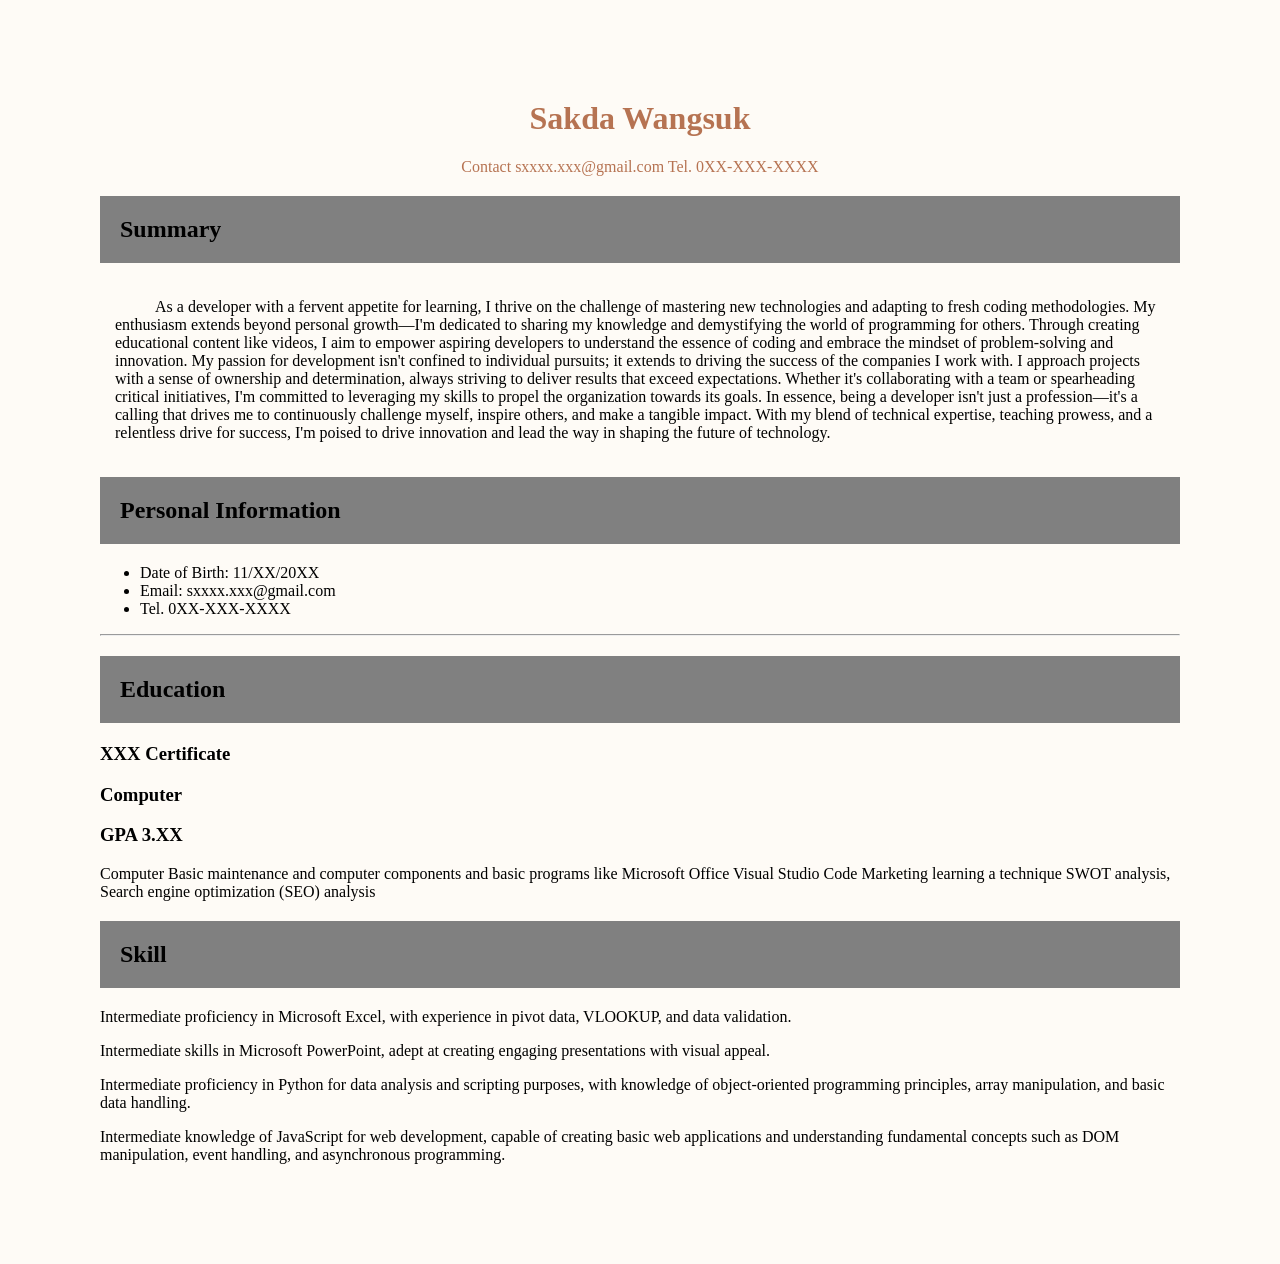
==== index.html @ 627716f4 "Initial commit" ====
<html lang="en">
  <head>
    <meta charset="UTF-8" />
    <meta name="viewport" content="width=device-width, initial-scale=1.0" />
    <title>My Resume</title>
    <link rel="stylesheet" href="style.css" />
  </head>
  <body>
    
    <div class="main"> 
      <h1>Sakda Wangsuk</h1>
      <p> Contact sxxxx.xxx@gmail.com  Tel. 0XX-XXX-XXXX</p>
    </div>

    <h2> Summary </h2>
    <p class="desc">
      
As a developer with a fervent appetite for learning, I thrive on the challenge of mastering new technologies and adapting to fresh coding methodologies. My enthusiasm extends beyond personal growth—I'm dedicated to sharing my knowledge and demystifying the world of programming for others. Through creating educational content like videos, I aim to empower aspiring developers to understand the essence of coding and embrace the mindset of problem-solving and innovation.

My passion for development isn't confined to individual pursuits; it extends to driving the success of the companies I work with. I approach projects with a sense of ownership and determination, always striving to deliver results that exceed expectations. Whether it's collaborating with a team or spearheading critical initiatives, I'm committed to leveraging my skills to propel the organization towards its goals.

In essence, being a developer isn't just a profession—it's a calling that drives me to continuously challenge myself, inspire others, and make a tangible impact. With my blend of technical expertise, teaching prowess, and a relentless drive for success, I'm poised to drive innovation and lead the way in shaping the future of technology.
    </p>
    <h2> Personal Information </h2>
        <ul>
            <li>Date of Birth: 11/XX/20XX </li>
            <li>Email: sxxxx.xxx@gmail.com </li>
            <li>Tel. 0XX-XXX-XXXX</li>
        </ul>
        <hr> 

    <h2> Education </h2>
        <h3> XXX Certificate  
        <h3> Computer </h3>
        <h3> GPA 3.XX </h3>
            <p> Computer Basic maintenance and computer components and basic programs 
                like Microsoft Office Visual Studio Code
                Marketing learning a technique SWOT analysis, Search engine optimization (SEO) analysis </p>

    <h2> Skill </h2>
            <p> Intermediate proficiency in Microsoft Excel, with experience in pivot data, VLOOKUP, and data validation. </p>
            <p>Intermediate skills in Microsoft PowerPoint, adept at creating engaging presentations with visual appeal. </p>
            <p>Intermediate proficiency in Python for data analysis and scripting purposes, with knowledge of object-oriented programming principles, array manipulation, and basic data handling.</p>
            <p>Intermediate knowledge of JavaScript for web development, capable of creating basic web applications 
                and understanding fundamental concepts such as DOM manipulation, event handling, 
                and asynchronous programming.</p>
  
        </body>
</html>
---- style.css ----
body {
    background-color: #FEFBF6;
    margin: 0px;
    padding: 100px;
}
.main {
    text-align: center;
    display: block;
    font-family: 'Times New Roman', Times, serif;
    color: #B67352;
}

img {
    width: 240px;
    height: 240px;
    text-align: center;
}


h1 {
    font-family: 'Times New Roman', Times, serif;
    font-weight: bolder;
    color: #B67352;
    
}

.desc {
    padding: 15px;
    text-indent: 40px;
    border: 1px solid DDDDDD;
}

h2 {
    background-color: #333333;
    padding: 20px;
}

h2 {
    background-color: #808080;
}
hr {
    border: 2px solid DDDDDD;
}
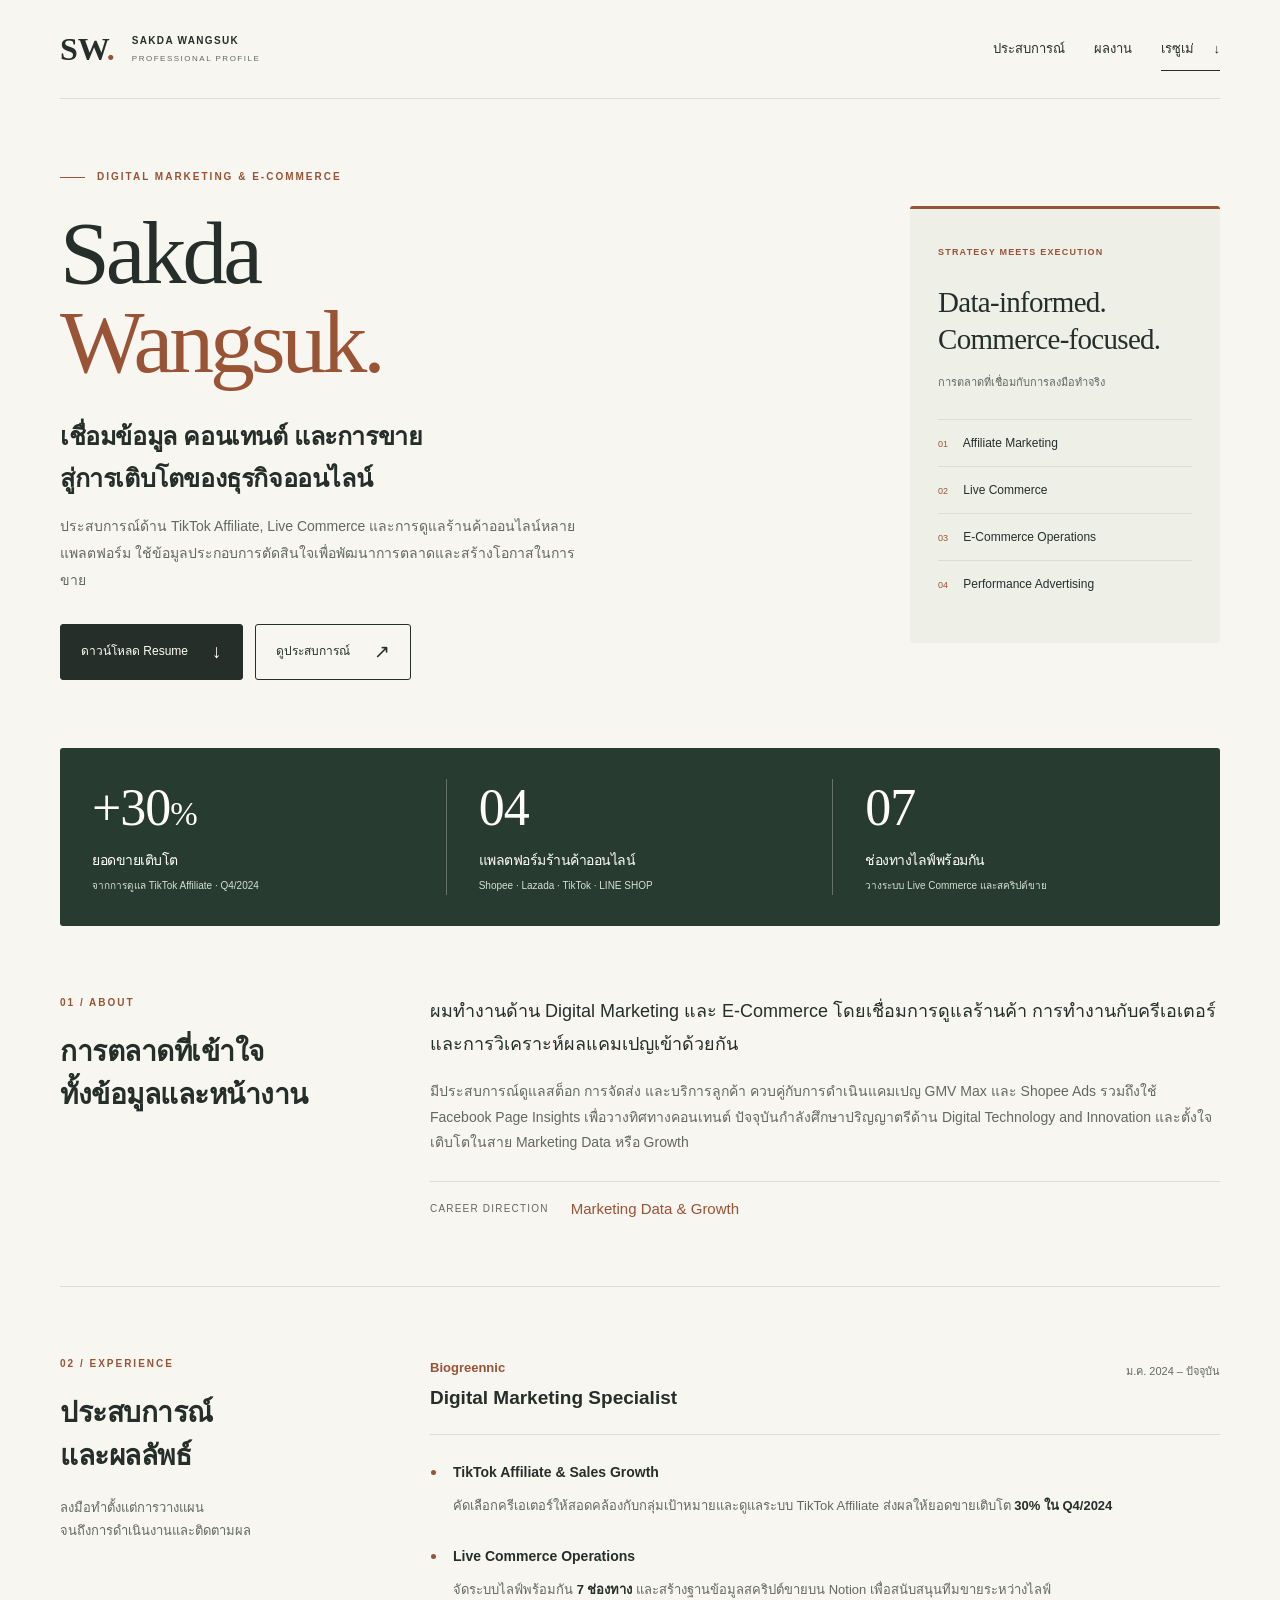
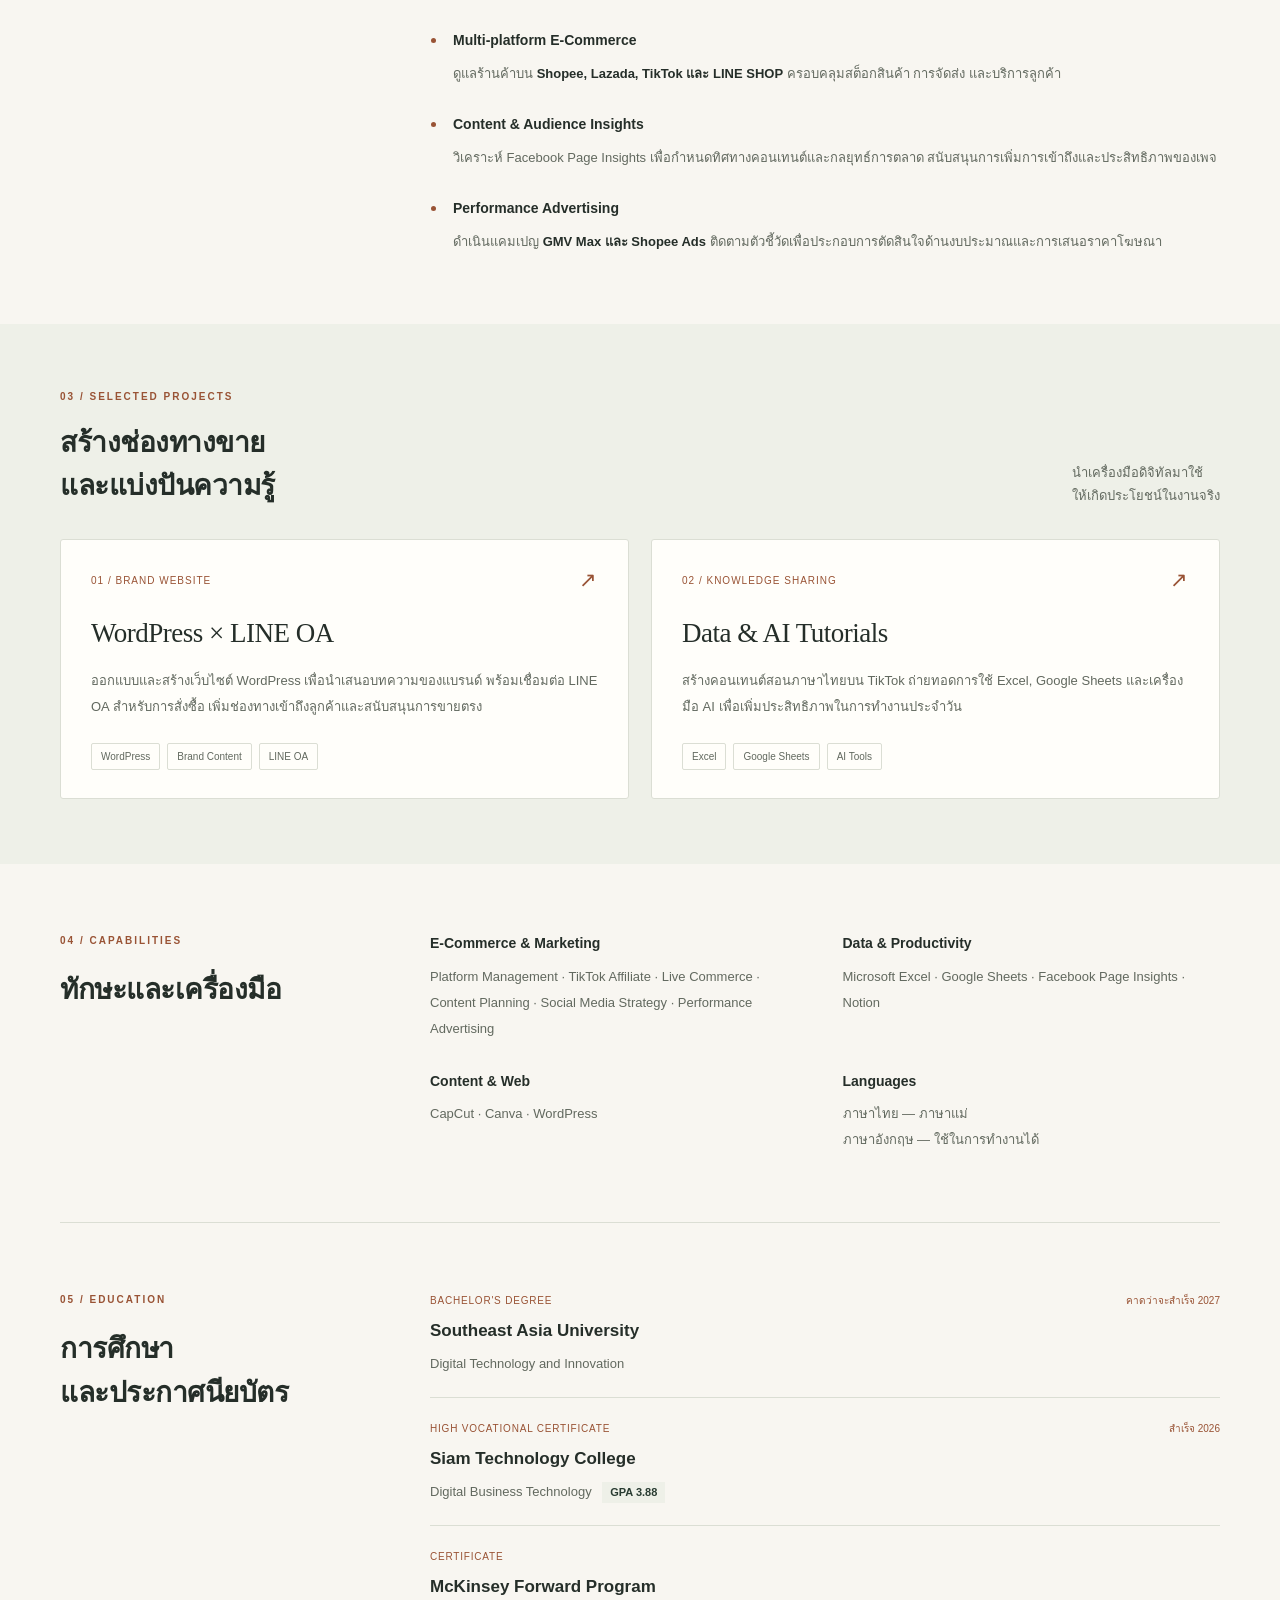
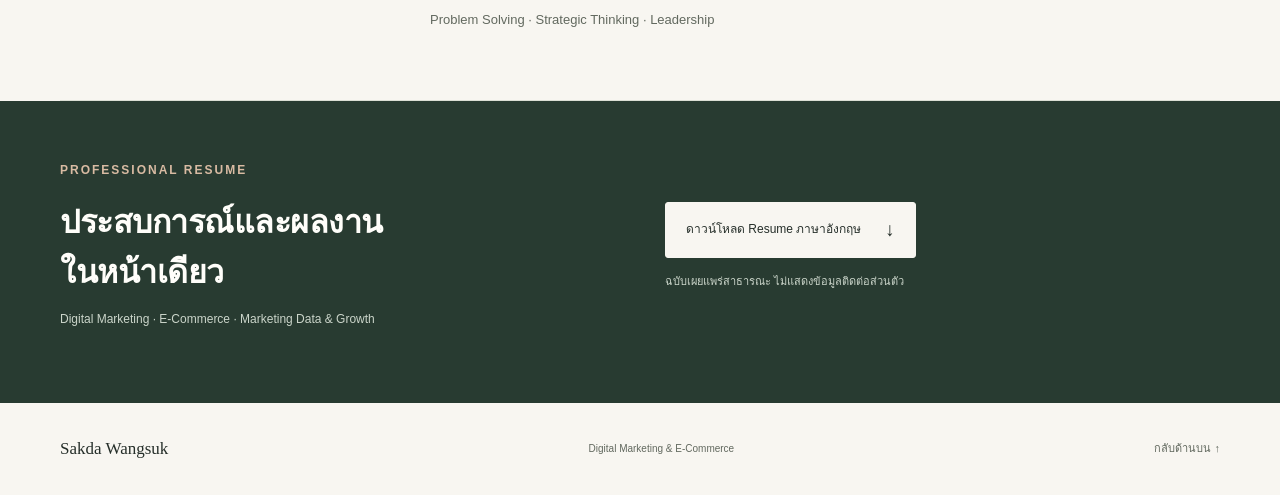
==== commit 4f00ab96: "Refresh professional resume and exclude private contact details" ====
--- a/index.html
+++ b/index.html
@@ -1,49 +1,90 @@
-<html lang="en">
-  <head>
-    <meta charset="UTF-8" />
-    <meta name="viewport" content="width=device-width, initial-scale=1.0" />
-    <title>My Resume</title>
-    <link rel="stylesheet" href="style.css" />
-  </head>
-  <body>
-    
-    <div class="main"> 
-      <h1>Sakda Wangsuk</h1>
-      <p> Contact sxxxx.xxx@gmail.com  Tel. 0XX-XXX-XXXX</p>
-    </div>
-
-    <h2> Summary </h2>
-    <p class="desc">
-      
-As a developer with a fervent appetite for learning, I thrive on the challenge of mastering new technologies and adapting to fresh coding methodologies. My enthusiasm extends beyond personal growth—I'm dedicated to sharing my knowledge and demystifying the world of programming for others. Through creating educational content like videos, I aim to empower aspiring developers to understand the essence of coding and embrace the mindset of problem-solving and innovation.
-
-My passion for development isn't confined to individual pursuits; it extends to driving the success of the companies I work with. I approach projects with a sense of ownership and determination, always striving to deliver results that exceed expectations. Whether it's collaborating with a team or spearheading critical initiatives, I'm committed to leveraging my skills to propel the organization towards its goals.
-
-In essence, being a developer isn't just a profession—it's a calling that drives me to continuously challenge myself, inspire others, and make a tangible impact. With my blend of technical expertise, teaching prowess, and a relentless drive for success, I'm poised to drive innovation and lead the way in shaping the future of technology.
-    </p>
-    <h2> Personal Information </h2>
-        <ul>
-            <li>Date of Birth: 11/XX/20XX </li>
-            <li>Email: sxxxx.xxx@gmail.com </li>
-            <li>Tel. 0XX-XXX-XXXX</li>
-        </ul>
-        <hr> 
-
-    <h2> Education </h2>
-        <h3> XXX Certificate  
-        <h3> Computer </h3>
-        <h3> GPA 3.XX </h3>
-            <p> Computer Basic maintenance and computer components and basic programs 
-                like Microsoft Office Visual Studio Code
-                Marketing learning a technique SWOT analysis, Search engine optimization (SEO) analysis </p>
-
-    <h2> Skill </h2>
-            <p> Intermediate proficiency in Microsoft Excel, with experience in pivot data, VLOOKUP, and data validation. </p>
-            <p>Intermediate skills in Microsoft PowerPoint, adept at creating engaging presentations with visual appeal. </p>
-            <p>Intermediate proficiency in Python for data analysis and scripting purposes, with knowledge of object-oriented programming principles, array manipulation, and basic data handling.</p>
-            <p>Intermediate knowledge of JavaScript for web development, capable of creating basic web applications 
-                and understanding fundamental concepts such as DOM manipulation, event handling, 
-                and asynchronous programming.</p>
-  
-        </body>
+<!doctype html>
+<html lang="th">
+<head>
+  <meta charset="utf-8">
+  <meta name="viewport" content="width=device-width, initial-scale=1">
+  <meta name="theme-color" content="#f8f6f1">
+  <meta name="description" content="Sakda Wangsuk — Digital Marketing & E-Commerce Specialist. ประสบการณ์ TikTok Affiliate, Live Commerce และการดูแลร้านค้าออนไลน์ พร้อมผลงานยอดขายเติบโต 30% ใน Q4/2024">
+  <meta name="robots" content="noindex, nofollow">
+  <meta property="og:type" content="profile">
+  <meta property="og:title" content="Sakda Wangsuk | Digital Marketing & E-Commerce">
+  <meta property="og:description" content="เชื่อมข้อมูล คอนเทนต์ และการขาย สู่การเติบโตของธุรกิจออนไลน์">
+  <meta name="twitter:card" content="summary">
+  <title>Sakda Wangsuk | Digital Marketing & E-Commerce</title>
+  <link rel="icon" href="asset/favicon.svg" type="image/svg+xml">
+  <link rel="stylesheet" href="style.css">
+</head>
+<body>
+  <a class="skip-link" href="#main">ข้ามไปยังเนื้อหา</a>
+  <header class="site-header wrap">
+    <a class="brand" href="#main" aria-label="Sakda Wangsuk หน้าหลัก"><span class="monogram">SW<span>.</span></span><span class="brand-caption">SAKDA WANGSUK<br><small>PROFESSIONAL PROFILE</small></span></a>
+    <nav aria-label="เมนูหลัก"><a href="#experience">ประสบการณ์</a><a href="#projects">ผลงาน</a><a class="nav-resume" href="#resume">เรซูเม่ <span aria-hidden="true">↓</span></a></nav>
+  </header>
+  <main id="main">
+    <section class="hero wrap" aria-labelledby="name">
+      <div class="hero-copy">
+        <p class="eyebrow"><span class="small-line"></span> DIGITAL MARKETING & E-COMMERCE</p>
+        <h1 id="name">Sakda<br><span>Wangsuk.</span></h1>
+        <p class="hero-statement">เชื่อมข้อมูล คอนเทนต์ และการขาย<br>สู่การเติบโตของธุรกิจออนไลน์</p>
+        <p class="hero-description">ประสบการณ์ด้าน TikTok Affiliate, Live Commerce และการดูแลร้านค้าออนไลน์หลายแพลตฟอร์ม ใช้ข้อมูลประกอบการตัดสินใจเพื่อพัฒนาการตลาดและสร้างโอกาสในการขาย</p>
+        <div class="actions"><a class="button button-dark" href="Sakda-Wangsuk-Resume.pdf" download>ดาวน์โหลด Resume <span aria-hidden="true">↓</span></a><a class="button button-outline" href="#experience">ดูประสบการณ์ <span aria-hidden="true">↗</span></a></div>
+      </div>
+      <aside class="profile-card" aria-label="ความเชี่ยวชาญหลัก">
+        <p class="eyebrow">STRATEGY MEETS EXECUTION</p>
+        <h2>Data-informed.<br>Commerce-focused.</h2>
+        <p>การตลาดที่เชื่อมกับการลงมือทำจริง</p>
+        <ul><li><span>01</span> Affiliate Marketing</li><li><span>02</span> Live Commerce</li><li><span>03</span> E-Commerce Operations</li><li><span>04</span> Performance Advertising</li></ul>
+      </aside>
+    </section>
+    <section class="highlights wrap" aria-label="ผลงานเด่น">
+      <div class="highlight"><p class="metric">+30<span>%</span></p><h2>ยอดขายเติบโต</h2><p>จากการดูแล TikTok Affiliate · Q4/2024</p></div>
+      <div class="highlight"><p class="metric">04</p><h2>แพลตฟอร์มร้านค้าออนไลน์</h2><p>Shopee · Lazada · TikTok · LINE SHOP</p></div>
+      <div class="highlight"><p class="metric">07</p><h2>ช่องทางไลฟ์พร้อมกัน</h2><p>วางระบบ Live Commerce และสคริปต์ขาย</p></div>
+    </section>
+    <section class="content-section wrap about" aria-labelledby="about-title">
+      <div class="section-label"><p class="eyebrow">01 / ABOUT</p><h2 id="about-title">การตลาดที่เข้าใจ<br>ทั้งข้อมูลและหน้างาน</h2></div>
+      <div class="section-content"><p class="lead">ผมทำงานด้าน Digital Marketing และ E-Commerce โดยเชื่อมการดูแลร้านค้า การทำงานกับครีเอเตอร์ และการวิเคราะห์ผลแคมเปญเข้าด้วยกัน</p><p>มีประสบการณ์ดูแลสต็อก การจัดส่ง และบริการลูกค้า ควบคู่กับการดำเนินแคมเปญ GMV Max และ Shopee Ads รวมถึงใช้ Facebook Page Insights เพื่อวางทิศทางคอนเทนต์ ปัจจุบันกำลังศึกษาปริญญาตรีด้าน Digital Technology and Innovation และตั้งใจเติบโตในสาย Marketing Data หรือ Growth</p><div class="focus-note"><span>CAREER DIRECTION</span><strong>Marketing Data & Growth</strong></div></div>
+    </section>
+    <section class="content-section wrap" id="experience" aria-labelledby="experience-title">
+      <div class="section-label"><p class="eyebrow">02 / EXPERIENCE</p><h2 id="experience-title">ประสบการณ์<br>และผลลัพธ์</h2><p class="section-note">ลงมือทำตั้งแต่การวางแผน<br>จนถึงการดำเนินงานและติดตามผล</p></div>
+      <div class="section-content">
+        <article class="experience-card"><div class="job-heading"><div><p class="company">Biogreennic</p><h3>Digital Marketing Specialist</h3></div><p class="date">ม.ค. 2024 – ปัจจุบัน</p></div>
+          <ul class="achievement-list">
+            <li><strong>TikTok Affiliate & Sales Growth</strong><p>คัดเลือกครีเอเตอร์ให้สอดคล้องกับกลุ่มเป้าหมายและดูแลระบบ TikTok Affiliate ส่งผลให้ยอดขายเติบโต <b>30% ใน Q4/2024</b></p></li>
+            <li><strong>Live Commerce Operations</strong><p>จัดระบบไลฟ์พร้อมกัน <b>7 ช่องทาง</b> และสร้างฐานข้อมูลสคริปต์ขายบน Notion เพื่อสนับสนุนทีมขายระหว่างไลฟ์</p></li>
+            <li><strong>Multi-platform E-Commerce</strong><p>ดูแลร้านค้าบน <b>Shopee, Lazada, TikTok และ LINE SHOP</b> ครอบคลุมสต็อกสินค้า การจัดส่ง และบริการลูกค้า</p></li>
+            <li><strong>Content & Audience Insights</strong><p>วิเคราะห์ Facebook Page Insights เพื่อกำหนดทิศทางคอนเทนต์และกลยุทธ์การตลาด สนับสนุนการเพิ่มการเข้าถึงและประสิทธิภาพของเพจ</p></li>
+            <li><strong>Performance Advertising</strong><p>ดำเนินแคมเปญ <b>GMV Max และ Shopee Ads</b> ติดตามตัวชี้วัดเพื่อประกอบการตัดสินใจด้านงบประมาณและการเสนอราคาโฆษณา</p></li>
+          </ul>
+        </article>
+      </div>
+    </section>
+    <section class="project-section" id="projects" aria-labelledby="projects-title"><div class="wrap">
+      <div class="section-top"><div><p class="eyebrow">03 / SELECTED PROJECTS</p><h2 id="projects-title">สร้างช่องทางขาย<br>และแบ่งปันความรู้</h2></div><p>นำเครื่องมือดิจิทัลมาใช้<br>ให้เกิดประโยชน์ในงานจริง</p></div>
+      <div class="project-grid">
+        <article class="project-card"><div class="project-meta"><span>01 / BRAND WEBSITE</span><span aria-hidden="true">↗</span></div><h3>WordPress × LINE OA</h3><p>ออกแบบและสร้างเว็บไซต์ WordPress เพื่อนำเสนอบทความของแบรนด์ พร้อมเชื่อมต่อ LINE OA สำหรับการสั่งซื้อ เพิ่มช่องทางเข้าถึงลูกค้าและสนับสนุนการขายตรง</p><div class="tags"><span>WordPress</span><span>Brand Content</span><span>LINE OA</span></div></article>
+        <article class="project-card"><div class="project-meta"><span>02 / KNOWLEDGE SHARING</span><span aria-hidden="true">↗</span></div><h3>Data & AI Tutorials</h3><p>สร้างคอนเทนต์สอนภาษาไทยบน TikTok ถ่ายทอดการใช้ Excel, Google Sheets และเครื่องมือ AI เพื่อเพิ่มประสิทธิภาพในการทำงานประจำวัน</p><div class="tags"><span>Excel</span><span>Google Sheets</span><span>AI Tools</span></div></article>
+      </div>
+    </div></section>
+    <section class="content-section wrap" id="skills" aria-labelledby="skills-title">
+      <div class="section-label"><p class="eyebrow">04 / CAPABILITIES</p><h2 id="skills-title">ทักษะและเครื่องมือ</h2></div>
+      <div class="section-content skill-groups">
+        <div><h3>E-Commerce & Marketing</h3><p>Platform Management · TikTok Affiliate · Live Commerce · Content Planning · Social Media Strategy · Performance Advertising</p></div>
+        <div><h3>Data & Productivity</h3><p>Microsoft Excel · Google Sheets · Facebook Page Insights · Notion</p></div>
+        <div><h3>Content & Web</h3><p>CapCut · Canva · WordPress</p></div>
+        <div><h3>Languages</h3><p>ภาษาไทย — ภาษาแม่<br>ภาษาอังกฤษ — ใช้ในการทำงานได้</p></div>
+      </div>
+    </section>
+    <section class="content-section wrap" id="education" aria-labelledby="education-title">
+      <div class="section-label"><p class="eyebrow">05 / EDUCATION</p><h2 id="education-title">การศึกษา<br>และประกาศนียบัตร</h2></div>
+      <div class="section-content education-list">
+        <article><div class="education-meta"><span>BACHELOR'S DEGREE</span><span>คาดว่าจะสำเร็จ 2027</span></div><h3>Southeast Asia University</h3><p>Digital Technology and Innovation</p></article>
+        <article><div class="education-meta"><span>HIGH VOCATIONAL CERTIFICATE</span><span>สำเร็จ 2026</span></div><h3>Siam Technology College</h3><p>Digital Business Technology <span class="gpa">GPA 3.88</span></p></article>
+        <article><div class="education-meta"><span>CERTIFICATE</span></div><h3>McKinsey Forward Program</h3><p>Problem Solving · Strategic Thinking · Leadership</p></article>
+      </div>
+    </section>
+    <section class="resume-section" id="resume" aria-labelledby="resume-title"><div class="wrap resume-inner"><div><p class="eyebrow">PROFESSIONAL RESUME</p><h2 id="resume-title">ประสบการณ์และผลงาน<br>ในหน้าเดียว</h2><p>Digital Marketing · E-Commerce · Marketing Data & Growth</p></div><div class="resume-download"><a class="button" href="Sakda-Wangsuk-Resume.pdf" download>ดาวน์โหลด Resume ภาษาอังกฤษ <span aria-hidden="true">↓</span></a><p>ฉบับเผยแพร่สาธารณะ ไม่แสดงข้อมูลติดต่อส่วนตัว</p></div></div></section>
+  </main>
+  <footer class="wrap"><span>Sakda Wangsuk</span><span>Digital Marketing & E-Commerce</span><a href="#main">กลับด้านบน ↑</a></footer>
+</body>
 </html>
--- a/style.css
+++ b/style.css
@@ -1,43 +1,25 @@
-body {
-    background-color: #FEFBF6;
-    margin: 0px;
-    padding: 100px;
-}
-.main {
-    text-align: center;
-    display: block;
-    font-family: 'Times New Roman', Times, serif;
-    color: #B67352;
-}
+@charset "UTF-8";
+:root{--paper:#f8f6f1;--white:#fffefa;--ink:#252e29;--muted:#62695f;--accent:#995335;--line:#dbded4;--dark:#283b31;--soft:#eef0e8;--radius:3px}
+*{box-sizing:border-box}html{scroll-behavior:smooth;scroll-padding-top:24px}body{margin:0;background:var(--paper);color:var(--ink);font-family:"Leelawadee UI","Tahoma","Arial",sans-serif;font-size:16px;line-height:1.8}a{color:inherit;text-decoration:none}img{max-width:100%;display:block}button,a{-webkit-tap-highlight-color:transparent}a:focus-visible{outline:3px solid var(--accent);outline-offset:6px}.wrap{width:min(1160px,calc(100% - 96px));margin-inline:auto}.skip-link{position:absolute;top:-100px;left:20px;z-index:20;background:var(--ink);color:white;padding:12px}.skip-link:focus{top:12px}.site-header{display:flex;align-items:center;justify-content:space-between;gap:24px;padding-block:27px;border-bottom:1px solid var(--line)}.brand{display:flex;align-items:center;gap:17px;min-height:44px}.monogram{font-family:Georgia,serif;font-size:32px;line-height:1;font-weight:bold}.monogram span{color:var(--accent)}.brand-caption{font-family:Arial,sans-serif;font-size:10px;letter-spacing:1.3px;font-weight:700;line-height:1.7}.brand-caption small{font-size:8px;letter-spacing:1.5px;font-weight:400;color:var(--muted)}nav{display:flex;gap:29px;align-items:center;font-size:13px}nav a{display:flex;min-height:44px;align-items:center;gap:20px}nav a:hover{color:var(--accent)}.nav-resume{border-bottom:1px solid var(--ink)}.hero{display:grid;grid-template-columns:1fr 310px;gap:90px;padding-top:70px;padding-bottom:68px;align-items:center}.eyebrow{display:flex;gap:12px;align-items:center;font-family:Arial,sans-serif;font-size:10px;letter-spacing:2px;font-weight:700;color:var(--accent);line-height:1.6;margin:0 0 24px}.small-line{width:25px;height:1px;background:var(--accent)}h1{font-family:Georgia,"Times New Roman",serif;font-size:clamp(66px,7vw,94px);font-weight:400;line-height:.99;letter-spacing:-4px;margin:0 0 30px}h1 span{color:var(--accent)}.hero-statement{font-size:25px;font-weight:600;line-height:1.65;margin:0 0 14px;letter-spacing:-.4px}.hero-description{max-width:540px;color:var(--muted);font-size:14px;line-height:1.95;margin:0}.actions{display:flex;gap:12px;margin-top:29px;flex-wrap:wrap}.button{display:inline-flex;align-items:center;justify-content:space-between;gap:24px;min-height:49px;padding:10px 20px;border:1px solid var(--ink);font-size:12px;border-radius:var(--radius);transition:background .15s,color .15s}.button-dark{background:var(--ink);color:var(--white)}.button-dark:hover{background:var(--dark)}.button-outline:hover{background:var(--soft)}.button span{font-size:19px}.location{display:flex;gap:11px;align-items:center;font-family:Arial,sans-serif;font-size:11px;color:var(--muted);margin-top:22px}.divider{color:#adb0a6}.portrait-card{margin:0;align-self:center}.portrait-frame{height:354px;background:#d9ddd5;overflow:hidden;border-radius:120px 120px 3px 3px}.portrait-frame img{width:100%;height:100%;object-fit:cover;object-position:center 24%}.portrait-card figcaption{padding:21px 0 0 20px;border-left:1px solid var(--accent);margin-top:22px}.portrait-card figcaption>span:first-child{display:block;font-family:Arial,sans-serif;font-size:9px;letter-spacing:1.5px;color:var(--accent);margin-bottom:10px}.portrait-card strong{display:block;font:400 27px/1.2 Georgia,serif;letter-spacing:-.4px}.portrait-caption{display:block;color:var(--muted);font-size:11px;margin-top:9px}.highlights{display:grid;grid-template-columns:repeat(3,1fr);background:var(--dark);color:var(--white);padding-block:31px;border-radius:var(--radius)}.highlight{padding:0 32px;border-right:1px solid #657267}.highlight:last-child{border-right:0}.metric{font:400 52px/1.1 Georgia,serif;margin:0 0 14px;letter-spacing:-1px}.metric span{font-size:33px}.highlight h2{font-size:14px;font-weight:500;margin:0 0 5px}.highlight>p:last-child{font-size:10px;color:#d5ded5;margin:0;line-height:1.8}.content-section{display:grid;grid-template-columns:300px 1fr;gap:70px;padding-block:69px;border-bottom:1px solid var(--line)}.section-label .eyebrow{margin-bottom:19px}h2{font-size:28px;line-height:1.55;letter-spacing:-.5px;margin:0;font-weight:600}.section-note{font-size:13px;color:var(--muted);margin-top:18px}.section-content>p{font-size:14px;color:var(--muted);margin-top:0}.section-content .lead{font-size:18px;color:var(--ink);line-height:1.85;margin-bottom:18px}.focus-note{display:flex;flex-wrap:wrap;gap:10px 22px;margin-top:26px;padding-top:18px;border-top:1px solid var(--line);align-items:center}.focus-note span{font:10px Arial,sans-serif;letter-spacing:1.2px;color:var(--muted)}.focus-note strong{font:500 15px Arial,sans-serif;color:var(--accent)}.job-heading{display:flex;justify-content:space-between;gap:20px;flex-wrap:wrap;border-bottom:1px solid var(--line);padding-bottom:21px;margin-bottom:23px}.company{color:var(--accent);font-family:Arial,sans-serif;font-size:13px;font-weight:700;margin:0 0 4px}h3{font-size:19px;line-height:1.55;margin:0;font-weight:600}.job-heading h3{font-family:Arial,sans-serif;font-size:19px}.date{font-size:11px;color:var(--muted);margin-top:6px}.achievement-list{list-style:none;padding:0;margin:0}.achievement-list li{position:relative;padding-left:23px;margin-bottom:24px}.achievement-list li:last-child{margin-bottom:0}.achievement-list li:before{content:"";position:absolute;left:1px;top:12px;width:5px;height:5px;background:var(--accent);border-radius:50%}.achievement-list strong{font:600 14px/1.6 Arial,sans-serif}.achievement-list p{font-size:13px;color:var(--muted);line-height:1.95;margin:6px 0 0}.achievement-list b{color:var(--ink);font-weight:600}.project-section{background:var(--soft);padding-block:65px;margin-top:-1px}.section-top{display:flex;justify-content:space-between;gap:30px;align-items:end;margin-bottom:32px}.section-top .eyebrow{margin-bottom:16px}.section-top>p{font-size:13px;color:var(--muted);margin:0}.project-grid{display:grid;grid-template-columns:1fr 1fr;gap:22px}.project-card{background:var(--white);border:1px solid var(--line);border-radius:var(--radius);padding:28px 30px}.project-meta{display:flex;justify-content:space-between;align-items:center;font:10px Arial,sans-serif;letter-spacing:1px;color:var(--accent);margin-bottom:24px}.project-meta span:last-child{font-size:21px}.project-card h3{font:400 27px/1.3 Georgia,serif;letter-spacing:-.5px}.project-card p{font-size:13px;line-height:1.95;color:var(--muted);margin:17px 0 24px}.tags{display:flex;gap:7px;flex-wrap:wrap}.tags span{font:10px/1.5 Arial,sans-serif;border:1px solid var(--line);padding:5px 9px;border-radius:2px;color:var(--muted)}.skill-groups{display:grid;grid-template-columns:1fr 1fr;gap:29px 35px}.skill-groups h3{font-family:Arial,sans-serif;font-size:14px;margin-bottom:9px}.skill-groups p{font-size:13px;color:var(--muted);line-height:2;margin:0}.education-list article{padding-block:22px;border-bottom:1px solid var(--line)}.education-list article:first-child{padding-top:0}.education-list article:last-child{border:0;padding-bottom:0}.education-meta{display:flex;justify-content:space-between;gap:14px;flex-wrap:wrap;color:var(--accent);font-size:10px;margin-bottom:8px}.education-meta span:first-child{font-family:Arial,sans-serif;letter-spacing:.8px}.education-list h3{font-family:Arial,sans-serif;font-size:17px}.education-list p{font-family:Arial,sans-serif;font-size:13px;color:var(--muted);margin:7px 0 0}.gpa{display:inline-block;padding:1px 8px;background:var(--soft);color:var(--dark);margin-left:7px;font-size:11px;font-weight:700}.contact-section{background:var(--dark);color:var(--white)}.contact-inner{display:grid;grid-template-columns:1fr 1fr;gap:80px;padding-block:63px}.contact-section .eyebrow{color:#d9bba3;margin-bottom:18px}.contact-section h2{font-size:34px}.contact-section p{color:#cbd5ca;font-size:13px}.contact-links>a{display:block;padding:9px 0 16px;border-bottom:1px solid #627168;min-height:44px}.contact-links small{display:block;color:#cbd5ca;font:9px Arial,sans-serif;letter-spacing:1.6px;margin-bottom:8px}.contact-links a>span{display:flex;justify-content:space-between;gap:12px;font-family:Arial,sans-serif;font-size:19px;overflow-wrap:anywhere}.contact-links a:hover{color:#e6c7ae}.contact-links .download-link{display:flex;justify-content:space-between;gap:12px;font-size:12px;border-bottom:0;margin-top:8px}.download-link>span{font-size:18px}footer{display:flex;align-items:center;justify-content:space-between;gap:20px;padding-block:24px;color:var(--muted);font-family:Arial,sans-serif;font-size:10px}footer>span:first-child{font-family:Georgia,serif;font-size:17px;color:var(--ink)}footer a{display:flex;align-items:center;min-height:44px;font-family:"Leelawadee UI",Tahoma,sans-serif;font-size:11px}
+@media(min-width:1500px){.hero{padding-top:84px;padding-bottom:78px}}
+@media(max-width:1000px){.wrap{width:calc(100% - 64px)}.hero{grid-template-columns:1fr 250px;gap:45px}.hero-statement{font-size:22px}.portrait-frame{height:330px}.content-section{grid-template-columns:220px 1fr;gap:40px}.highlight{padding-inline:23px}.highlight>p:last-child{font-size:10px}.contact-inner{gap:45px}.contact-links a>span{font-size:17px}}
+@media(max-width:720px){.wrap{width:calc(100% - 40px)}.site-header{padding-block:17px;gap:14px}.brand-caption{display:none}nav{gap:20px;font-size:11px}.hero{grid-template-columns:1fr;gap:36px;padding-top:40px;padding-bottom:35px}.hero .eyebrow{font-size:9px;letter-spacing:1.5px}h1{font-size:75px;letter-spacing:-3px;margin-bottom:25px}.hero-statement{font-size:23px}.hero-description{font-size:13px}.portrait-card{display:grid;grid-template-columns:128px 1fr;align-items:center;gap:24px}.portrait-frame{height:165px;border-radius:60px 60px 2px 2px}.portrait-card figcaption{margin:0;padding:4px 0 4px 17px}.portrait-card strong{font-size:24px}.portrait-card figcaption>span:first-child{font-size:8px;letter-spacing:.9px}.portrait-caption{font-size:10px}.highlights{padding:23px 17px;gap:13px}.highlight{padding:0 10px 0 0}.highlight:last-child{padding:0}.metric{font-size:35px;margin-bottom:10px}.metric span{font-size:23px}.highlight h2{font-size:11px;line-height:1.65}.highlight>p:last-child{font-size:9px;line-height:1.75}.content-section{grid-template-columns:1fr;gap:27px;padding-block:43px}.section-label .eyebrow{margin-bottom:12px}h2{font-size:25px}.section-label h2 br{display:none}.section-note{display:none}.section-content .lead{font-size:17px}.section-content>p{font-size:13px}.job-heading{gap:7px}.date{margin-bottom:0}.achievement-list p{font-size:13px}.project-section{padding-block:43px}.section-top>p{display:none}.project-grid{grid-template-columns:1fr;gap:16px}.project-card{padding:24px}.skill-groups{gap:25px 20px}.skill-groups p{font-size:12px}.skill-groups h3{font-size:13px}.contact-inner{grid-template-columns:1fr;gap:27px;padding-block:43px}.contact-section h2{font-size:29px}.contact-links a>span{font-size:18px}footer{flex-wrap:wrap;gap:8px}footer>span:nth-child(2){display:none}}
+@media(max-width:360px){.wrap{width:calc(100% - 32px)}nav{gap:13px}h1{font-size:65px}.hero-statement{font-size:20px}.actions{gap:9px}.button{font-size:11px;padding-inline:12px;gap:14px}.highlights{gap:9px;padding-inline:13px}.metric{font-size:30px}.highlight h2{font-size:10px}.highlight>p:last-child{font-size:8px}.skill-groups{grid-template-columns:1fr}.portrait-card{gap:15px}.portrait-card strong{font-size:21px}}
+@media(prefers-reduced-motion:reduce){html{scroll-behavior:auto}*,*:before,*:after{transition:none!important;animation:none!important}}
+@media print{@page{size:A4;margin:14mm}body{background:white;color:#111;font-size:10pt;line-height:1.5}.wrap{width:100%}.site-header,nav,.actions,.location,.portrait-card,.contact-section,footer,.skip-link{display:none!important}.hero{display:block;padding:0 0 16px}.hero .eyebrow{margin-bottom:10px}h1{font-size:32pt;letter-spacing:-1px;margin:0 0 12px}h1 br{display:none}h1 span{color:#111}.hero-statement{font-size:15pt}.hero-description{max-width:none;font-size:10pt}.highlights{background:white;color:#111;border:1px solid #aaa;padding:14px}.metric{font-size:25pt}.highlight>p:last-child{color:#333}.content-section{display:block;padding:18px 0}.section-label{margin-bottom:14px}.section-label h2 br,.section-note{display:none}.eyebrow{font-size:8pt;margin-bottom:4px!important}h2{font-size:16pt}.section-content p,.achievement-list p{font-size:10pt}.project-section{padding:18px 0;background:white}.project-grid{gap:16px}.project-card{padding:15px}.project-card h3{font-size:17pt}.project-card p{font-size:10pt}.project-card,.education-list article,.achievement-list li,.highlight{break-inside:avoid}h2,h3,.job-heading{break-after:avoid}.skill-groups{display:grid;grid-template-columns:1fr 1fr}.section-content .lead{font-size:11pt}.section-top{margin-bottom:14px}.education-list article{padding-block:12px}}
 
-img {
-    width: 240px;
-    height: 240px;
-    text-align: center;
-}
-
-
-h1 {
-    font-family: 'Times New Roman', Times, serif;
-    font-weight: bolder;
-    color: #B67352;
-    
-}
-
-.desc {
-    padding: 15px;
-    text-indent: 40px;
-    border: 1px solid DDDDDD;
-}
-
-h2 {
-    background-color: #333333;
-    padding: 20px;
-}
-
-h2 {
-    background-color: #808080;
-}
-hr {
-    border: 2px solid DDDDDD;
-}+.profile-card{padding:36px 28px;background:var(--soft);border-top:3px solid var(--accent);border-radius:var(--radius)}
+.profile-card .eyebrow{font-size:9px;letter-spacing:1.2px;margin-bottom:24px}
+.profile-card h2{font:400 29px/1.3 Georgia,serif;letter-spacing:-.7px}
+.profile-card>p:not(.eyebrow){font-size:11px;color:var(--muted);margin:14px 0 26px}
+.profile-card ul{list-style:none;padding:0;margin:0}
+.profile-card li{padding:14px 0;border-top:1px solid var(--line);font:12px/1.5 Arial,sans-serif}
+.profile-card li span{color:var(--accent);font-size:9px;margin-right:12px}
+.resume-section{background:var(--dark);color:var(--white)}
+.resume-inner{display:grid;grid-template-columns:1fr 1fr;align-items:center;gap:50px;padding-block:60px}
+.resume-section .eyebrow{color:#d9bba3;margin-bottom:18px}
+.resume-section h2{font-size:32px}.resume-section p{color:#cbd5ca;font-size:12px}
+.resume-download .button{background:var(--paper);border-color:var(--paper);color:var(--ink)}
+.resume-download .button:hover{background:#e5e8dc}.resume-download p{font-size:11px;margin-top:14px}
+@media(max-width:720px){.profile-card{padding:26px}.profile-card h2{font-size:30px}.profile-card ul{display:grid;grid-template-columns:1fr 1fr;gap:0 18px}.profile-card li{font-size:11px}.profile-card li span{display:block;margin-bottom:4px}.resume-inner{grid-template-columns:1fr;gap:22px;padding-block:42px}.resume-section h2{font-size:27px}}
+@media print{.profile-card,.resume-section{display:none!important}}
